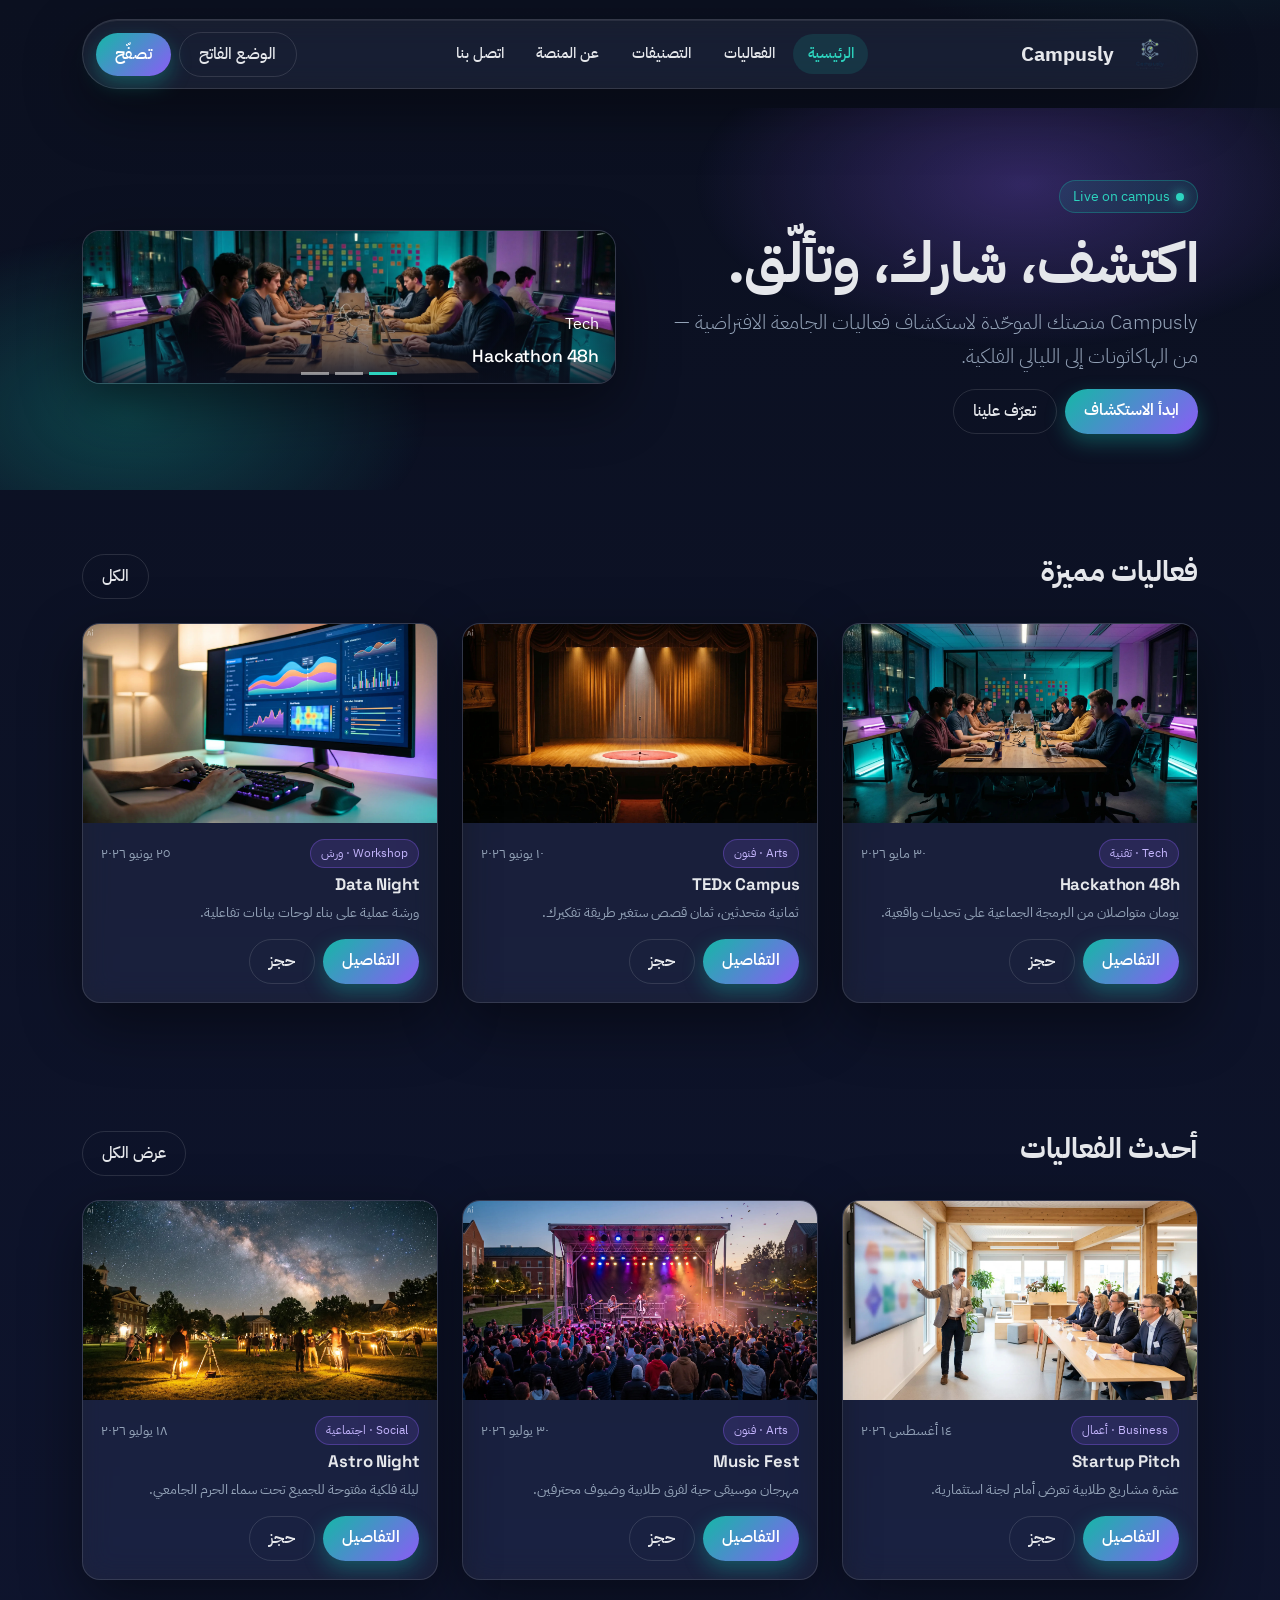
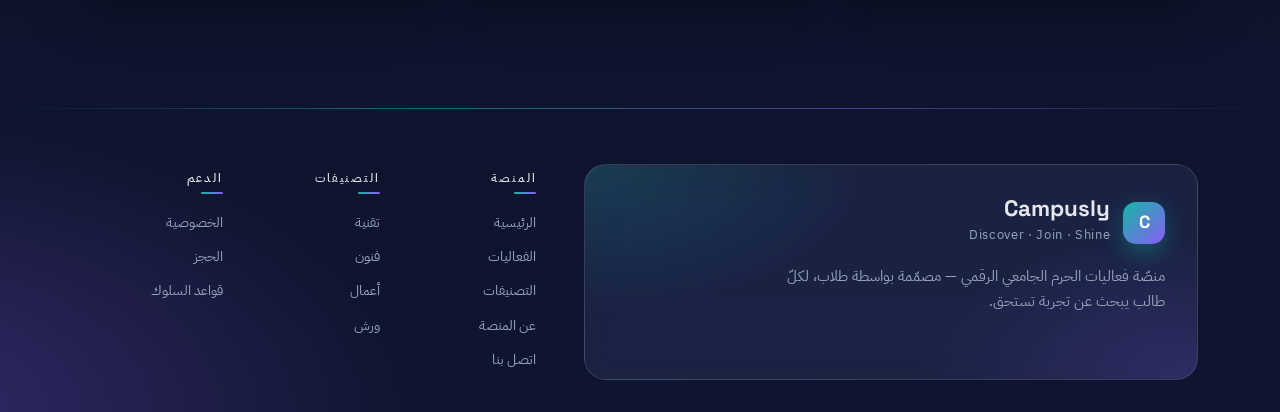
==== index.html @ be68363a "Add new pages for Campusly platform: About, Categories, Contact, Event details, Events, and Home. In" ====
<!doctype html>
<html lang="ar" dir="rtl">
<head>
  <meta charset="utf-8">
  <meta name="viewport" content="width=device-width, initial-scale=1">
  <title>Campusly — Discover. Join. Shine.</title>
  <meta name="description" content="Campusly: منصة اكتشاف فعاليات الحرم الجامعي الرقمي.">
  <link href="https://cdn.jsdelivr.net/npm/bootstrap@5.3.3/dist/css/bootstrap.min.css" rel="stylesheet">
  <link rel="preconnect" href="https://fonts.googleapis.com">
  <link rel="preconnect" href="https://fonts.gstatic.com" crossorigin>
  <link href="https://fonts.googleapis.com/css2?family=IBM+Plex+Sans+Arabic:wght@400;500;700&family=Space+Grotesk:wght@500;600;700&display=swap" rel="stylesheet">
  <link rel="stylesheet" href="assets/css/styles.css">
  <link rel="icon" href="assets/img/campusly-logo.png" type="image/png">
</head>
<body>

  <!-- ========= Navbar زجاجية مركزية ========= -->
  <header>
    <nav class="c-navbar">
      <div class="container">
        <div class="inner">
          <a class="navbar-brand" href="index.html">
            <img src="assets/img/campusly-logo.png" alt="Campusly" width="52" height="52">
            Campusly
          </a>
          <div class="d-none d-lg-flex align-items-center gap-1">
            <a class="nav-link" href="index.html">الرئيسية</a>
            <a class="nav-link" href="events.html">الفعاليات</a>
            <a class="nav-link" href="categories.html">التصنيفات</a>
            <a class="nav-link" href="about.html">عن المنصة</a>
            <a class="nav-link" href="contact.html">اتصل بنا</a>
          </div>
          <div class="d-flex align-items-center gap-2">
            <button id="themeToggle" class="btn-c-ghost btn-sm" title="تبديل الوضع">الوضع الفاتح</button>
            <a href="events.html" class="btn-c-primary d-none d-md-inline-flex">تصفّح</a>
            <button class="btn-c-ghost d-lg-none" data-bs-toggle="offcanvas" data-bs-target="#mobileNav" aria-label="القائمة">☰</button>
          </div>
        </div>
      </div>
    </nav>
  </header>

  <!-- قائمة الموبايل -->
  <div class="offcanvas offcanvas-end c-offcanvas" id="mobileNav" tabindex="-1">
    <div class="offcanvas-header"><h5 class="offcanvas-title">Campusly</h5><button class="btn-close" data-bs-dismiss="offcanvas"></button></div>
    <div class="offcanvas-body">
      <a class="nav-link d-block mb-2" href="index.html">الرئيسية</a>
      <a class="nav-link d-block mb-2" href="events.html">الفعاليات</a>
      <a class="nav-link d-block mb-2" href="categories.html">التصنيفات</a>
      <a class="nav-link d-block mb-2" href="about.html">عن المنصة</a>
      <a class="nav-link d-block mb-2" href="contact.html">اتصل بنا</a>
    </div>
  </div>

  <main>

    <!-- ========= Hero + Gradient Mesh ========= -->
    <section class="c-hero">
      <div class="container">
        <div class="row align-items-center g-5">
          <div class="col-lg-6">
            <span class="eyebrow">Live on campus</span>
            <h1>اكتشف، شارك، وتألّق.</h1>
            <p class="lead" style="color:var(--c-muted);">
              Campusly منصتك الموحّدة لاستكشاف فعاليات الجامعة الافتراضية — من الهاكاثونات إلى الليالي الفلكية.
            </p>
            <div class="d-flex gap-2 mt-3">
              <a href="events.html" class="btn-c-primary text-decoration-none">ابدأ الاستكشاف</a>
              <a href="about.html" class="btn-c-ghost text-decoration-none">تعرّف علينا</a>
            </div>

          </div>
          <div class="col-lg-6">
            <div id="heroCarousel" class="carousel slide c-carousel glass" data-bs-ride="carousel">
              <div class="carousel-indicators">
                <button type="button" data-bs-target="#heroCarousel" data-bs-slide-to="0" class="active"></button>
                <button type="button" data-bs-target="#heroCarousel" data-bs-slide-to="1"></button>
                <button type="button" data-bs-target="#heroCarousel" data-bs-slide-to="2"></button>
              </div>
              <div class="carousel-inner">
                <div class="carousel-item active">
                  <a href="event.html?id=1" class="c-hero-carousel-hit" aria-label="Hackathon 48h — التفاصيل">
                    <img src="assets/img/hackathon-innovation-lab.jpeg" alt="">
                    <div class="carousel-caption">
                      <span class="badge-cat">Tech</span>
                      <h3 class="h5 text-white mt-2 mb-0">Hackathon 48h</h3>
                    </div>
                  </a>
                </div>
                <div class="carousel-item">
                  <a href="event.html?id=2" class="c-hero-carousel-hit" aria-label="TEDx Campus — التفاصيل">
                    <img src="assets/img/tedx-stage.jpeg" alt="">
                    <div class="carousel-caption">
                      <span class="badge-cat">Arts</span>
                      <h3 class="h5 text-white mt-2 mb-0">TEDx Campus</h3>
                    </div>
                  </a>
                </div>
                <div class="carousel-item">
                  <a href="event.html?id=6" class="c-hero-carousel-hit" aria-label="Startup Pitch — التفاصيل">
                    <img src="assets/img/startup-pitch-room.jpeg" alt="">
                    <div class="carousel-caption">
                      <span class="badge-cat">Business</span>
                      <h3 class="h5 text-white mt-2 mb-0">Startup Pitch</h3>
                    </div>
                  </a>
                </div>
              </div>
            </div>
          </div>
        </div>
      </div>
    </section>

    <!-- ========= فعاليات مميزة ========= -->
    <section class="section">
      <div class="container">
        <div class="section-head">
          <h2>فعاليات مميزة</h2>
          <a href="events.html" class="btn-c-ghost text-decoration-none">الكل</a>
        </div>
        <div id="featuredGrid" class="row g-4"></div>
      </div>
    </section>

    <!-- ========= أحدث الفعاليات ========= -->
    <section class="section">
      <div class="container">
        <div class="section-head">
          <h2>أحدث الفعاليات</h2>
          <a href="events.html" class="btn-c-ghost text-decoration-none">عرض الكل</a>
        </div>
        <div id="latestGrid" class="row g-4"></div>
      </div>
    </section>

  </main>

  <!-- ========= Modal الحجز بـ Stepper ========= -->
  <div class="modal fade c-modal" id="bookModal" tabindex="-1" aria-hidden="true">
    <div class="modal-dialog modal-dialog-centered">
      <div class="modal-content">
        <div class="modal-header">
          <h5 class="modal-title">حجز مقعد</h5>
          <button type="button" class="btn-close btn-close-white" data-bs-dismiss="modal"></button>
        </div>
        <div class="modal-body">
          <div class="stepper">
            <div class="step active">البيانات</div>
            <div class="step">التأكيد</div>
            <div class="step">تمّ</div>
          </div>
          <form class="c-form">
            <div data-pane>
              <div class="mb-3"><label class="form-label">الاسم</label><input class="form-control" placeholder="اكتب اسمك"></div>
              <div class="mb-3"><label class="form-label">البريد</label><input type="email" class="form-control" placeholder="you@example.com"></div>
            </div>
            <div data-pane class="d-none">
              <p>تأكد من البيانات أعلاه قبل إرسال الحجز.</p>
              <p class="small" style="color:var(--c-muted);">سيتم إرسال رسالة تأكيد على بريدك الجامعي.</p>
            </div>
            <div data-pane class="d-none">
              <div class="text-center p-3">
                <div class="num" style="font-size:2rem;">✓</div>
                <p class="mb-0">تمّ تسجيل حجزك محلياً.</p>
              </div>
            </div>
          </form>
        </div>
        <div class="modal-footer">
          <button class="btn-c-ghost" id="bookBack" disabled>رجوع</button>
          <button class="btn-c-primary" id="bookNext">التالي</button>
          <button class="btn-c-primary d-none" id="bookConfirm">تأكيد الحجز</button>
        </div>
      </div>
    </div>
  </div>

  <!-- ========= Footer ========= -->
  <footer class="c-footer">
    <div class="container">
      <div class="c-footer__grid">
        <div class="c-footer__panel">
          <div class="c-footer__panel-head">
            <div class="c-footer__logo-dot">C</div>
            <div>
              <div class="c-footer__brand-name">Campusly</div>
              <span class="c-footer__brand-sub">Discover · Join · Shine</span>
            </div>
          </div>
          <p class="c-footer__lead">منصّة فعاليات الحرم الجامعي الرقمي — مصمّمة بواسطة طلاب، لكلّ طالب يبحث عن تجربة تستحق.</p>
        </div>

        <div class="c-footer__columns">
          <div class="c-footer__col">
            <h5>المنصة</h5>
            <ul>
              <li><a href="index.html">الرئيسية</a></li>
              <li><a href="events.html">الفعاليات</a></li>
              <li><a href="categories.html">التصنيفات</a></li>
              <li><a href="about.html">عن المنصة</a></li>
              <li><a href="contact.html">اتصل بنا</a></li>
            </ul>
          </div>
          <div class="c-footer__col">
            <h5>التصنيفات</h5>
            <ul>
              <li><a href="events.html?cat=tech">تقنية</a></li>
              <li><a href="events.html?cat=arts">فنون</a></li>
              <li><a href="events.html?cat=business">أعمال</a></li>
              <li><a href="events.html?cat=workshop">ورش</a></li>
            </ul>
          </div>
          <div class="c-footer__col">
            <h5>الدعم</h5>
            <ul>
              <li><a href="about.html">الخصوصية</a></li>
              <li><a href="about.html">الحجز</a></li>
              <li><a href="about.html">قواعد السلوك</a></li>
            </ul>
          </div>
        </div>
      </div>
    </div>
  </footer>

  <button id="scrollTopBtn" aria-label="العودة للأعلى">↑</button>
  <script src="https://cdn.jsdelivr.net/npm/bootstrap@5.3.3/dist/js/bootstrap.bundle.min.js"></script>
  <script src="assets/js/main.js"></script>
</body>
</html>
---- assets/css/styles.css ----
/* ================================================================
   Campusly — Glass / Dark-first
   تصميم زجاجي معاصر داكن بشكل افتراضي مع وضع فاتح.
   ================================================================ */

/* -------- (1) Design Tokens (Dark-first) -------- */
:root {
  --c-bg: #0B1020;
  --c-bg-2: #0F1530;
  --c-surface: rgba(255, 255, 255, 0.06);
  --c-border: rgba(255, 255, 255, 0.12);
  --c-text: #E5E7EB;
  --c-muted: #94A3B8;
  --c-primary: #14B8A6;
  --c-accent: #8B5CF6;
  --c-pink: #EC4899;
  --c-blur: saturate(140%) blur(14px);
  --c-radius: 18px;
  --c-shadow: 0 20px 60px rgba(0, 0, 0, 0.45), inset 0 1px 0 rgba(255,255,255,.08);
}

/* الوضع الفاتح */
body.light {
  --c-bg: #F5F7FB;
  --c-bg-2: #EEF2FF;
  --c-surface: rgba(255, 255, 255, 0.7);
  --c-border: rgba(15, 23, 42, 0.12);
  --c-text: #0F172A;
  --c-muted: #475569;
  --c-shadow: 0 14px 32px rgba(15, 23, 42, 0.08), inset 0 1px 0 rgba(255,255,255,.4);
}

html { scroll-behavior: smooth; }

body {
  font-family: "IBM Plex Sans Arabic", "Space Grotesk", system-ui, Arial, sans-serif;
  color: var(--c-text);
  background:
    radial-gradient(800px 400px at 90% -10%, rgba(20,184,166,.25), transparent 60%),
    radial-gradient(900px 500px at -10% 100%, rgba(139,92,246,.30), transparent 60%),
    linear-gradient(180deg, var(--c-bg), var(--c-bg-2));
  min-height: 100vh;
  line-height: 1.7;
}

h1, h2, h3, h4 {
  font-family: "Space Grotesk", "IBM Plex Sans Arabic", sans-serif;
  font-weight: 700;
  letter-spacing: -0.01em;
  color: var(--c-text);
}

a { color: var(--c-primary); text-decoration: none; }
a:hover { color: #2DD4BF; }

/* -------- (2) Glass Navbar (مركزية pill) -------- */
.c-navbar {
  background: transparent;
  padding: 1.2rem 0;
}
.c-navbar .inner {
  background: var(--c-surface);
  backdrop-filter: var(--c-blur);
  -webkit-backdrop-filter: var(--c-blur);
  border: 1px solid var(--c-border);
  border-radius: 999px;
  padding: .5rem .8rem;
  display: flex;
  align-items: center;
  gap: .5rem;
  justify-content: space-between;
  box-shadow: var(--c-shadow);
}
.c-navbar .navbar-brand {
  color: var(--c-text);
  font-weight: 700;
  font-size: 1.25rem;
  display: flex;
  align-items: center;
  gap: .65rem;
  padding: 0 .5rem;
}
.c-navbar .navbar-brand img {
  width: 52px;
  height: 52px;
  object-fit: contain;
  flex-shrink: 0;
  border-radius: 10px;
}
.c-navbar .nav-link {
  color: var(--c-text);
  padding: .45rem .9rem;
  border-radius: 999px;
  font-weight: 500;
  font-size: .95rem;
}
.c-navbar .nav-link:hover,
.c-navbar .nav-link.active {
  background: rgba(20,184,166,.15);
  color: #2DD4BF;
}

/* -------- (3) Glass Cards عامة -------- */
.glass {
  background: var(--c-surface);
  backdrop-filter: var(--c-blur);
  -webkit-backdrop-filter: var(--c-blur);
  border: 1px solid var(--c-border);
  border-radius: var(--c-radius);
  box-shadow: var(--c-shadow);
}
.glass-hover {
  transition: transform .25s ease, border-color .25s ease, box-shadow .25s ease;
}
.glass-hover:hover {
  transform: translateY(-4px);
  border-color: rgba(20,184,166,.5);
  box-shadow: 0 26px 70px rgba(0,0,0,.55), 0 0 0 3px rgba(20,184,166,.12);
}

/* -------- (4) Hero مع Gradient Mesh -------- */
.c-hero {
  padding: 4.5rem 0 3.5rem;
  position: relative;
}
.c-hero::before {
  content: "";
  position: absolute; inset: 0;
  background:
    radial-gradient(600px 300px at 80% 20%, rgba(139,92,246,.30), transparent 55%),
    radial-gradient(500px 300px at 10% 80%, rgba(20,184,166,.30), transparent 60%);
  pointer-events: none;
  z-index: 0;
}
.c-hero > .container { position: relative; z-index: 1; }
.c-hero h1 { font-size: clamp(2rem, 4.5vw, 3.5rem); }
.c-hero .eyebrow {
  display: inline-flex;
  align-items: center;
  gap: .4rem;
  padding: .25rem .8rem;
  background: rgba(20,184,166,.12);
  border: 1px solid rgba(20,184,166,.35);
  color: #2DD4BF;
  border-radius: 999px;
  font-size: .85rem;
  margin-bottom: 1rem;
}
.c-hero .eyebrow::before { content: ""; width: 8px; height: 8px; border-radius: 50%; background: #2DD4BF; box-shadow: 0 0 12px #2DD4BF; }

/* -------- (5) البطاقات (Event Cards) -------- */
.c-card {
  overflow: hidden;
  color: var(--c-text);
}
.c-card .card-img-top { aspect-ratio: 16/9; object-fit: cover; }
.c-card .card-body { padding: 1rem 1.1rem 1.1rem; }
.c-card .badge-cat {
  display: inline-block;
  padding: .2rem .65rem;
  border-radius: 999px;
  font-size: .75rem;
  background: rgba(139,92,246,.15);
  color: #C4B5FD;
  border: 1px solid rgba(139,92,246,.35);
}
.c-card h3 { font-size: 1.05rem; margin: .4rem 0 .35rem; }
.c-card p.excerpt { color: var(--c-muted); font-size: .9rem; margin: 0 0 .9rem; }

/* -------- (6) الأزرار -------- */
.btn-c-primary {
  background: linear-gradient(135deg, #14B8A6, #8B5CF6);
  color: #fff;
  border: 0;
  border-radius: 999px;
  padding: .5rem 1.2rem;
  font-weight: 600;
  box-shadow: 0 8px 20px rgba(20,184,166,.35);
  transition: transform .2s, box-shadow .2s;
}
.btn-c-primary:hover { color: #fff; transform: translateY(-1px); box-shadow: 0 10px 26px rgba(139,92,246,.45); }
.btn-c-ghost {
  background: transparent;
  color: var(--c-text);
  border: 1px solid var(--c-border);
  border-radius: 999px;
  padding: .5rem 1.2rem;
  font-weight: 500;
}
.btn-c-ghost:hover { color: var(--c-text); border-color: rgba(20,184,166,.55); background: rgba(20,184,166,.08); }

/* -------- (7) Carousel بمؤشرات رفيعة — هيرو: ارتفاع أقل (بانر أعرض) -------- */
.c-carousel { border-radius: var(--c-radius); overflow: hidden; }
.c-carousel .carousel-item img {
  width: 100%;
  aspect-ratio: 21 / 6;
  max-height: min(220px, 36vh);
  object-fit: cover;
  object-position: center;
}
.c-carousel .carousel-indicators { margin-bottom: .5rem; }
.c-carousel .carousel-indicators [data-bs-target] {
  width: 28px; height: 3px; background: rgba(255,255,255,.5); border: 0; opacity: 1;
}
.c-carousel .carousel-indicators .active { background: #2DD4BF; }
.c-carousel .carousel-caption {
  background: linear-gradient(to top, rgba(11,16,32,.88), transparent);
  right: 0; left: 0; bottom: 0; padding: 0.85rem 1rem 1rem;
  text-align: start;
  pointer-events: none;
}
.c-carousel .carousel-caption .h5 { font-size: clamp(0.95rem, 2vw, 1.1rem); margin-bottom: 0.35rem; }

/* بانر الهيرو: الضغط على الصورة (والشريحة) يفتح التفاصيل */
.c-hero-carousel-hit {
  display: block;
  position: relative;
  color: inherit;
  text-decoration: none;
  cursor: pointer;
  border-radius: inherit;
}
.c-hero-carousel-hit:hover .carousel-caption {
  background: linear-gradient(to top, rgba(11,16,32,.95), rgba(11,16,32,.2), transparent);
}
.c-hero-carousel-hit:focus-visible {
  outline: 2px solid rgba(45, 212, 191, 0.85);
  outline-offset: 2px;
}

/* -------- (8) نوع من القوائم الإحصائية -------- */
.stat {
  padding: 1rem 1.25rem;
  border-radius: var(--c-radius);
  border: 1px solid var(--c-border);
  background: var(--c-surface);
}
.stat .num { font-family: "Space Grotesk"; font-size: 1.8rem; font-weight: 700; background: linear-gradient(135deg,#2DD4BF,#C4B5FD); -webkit-background-clip: text; background-clip: text; color: transparent; }
.stat .lbl { color: var(--c-muted); font-size: .9rem; }

/* -------- (9) الأقسام -------- */
.section { padding: 4rem 0; }
.section-head { display: flex; justify-content: space-between; align-items: baseline; margin-bottom: 1.5rem; gap: 1rem; flex-wrap: wrap; }
.section-head h2 { margin: 0; font-size: clamp(1.3rem, 2.5vw, 1.8rem); }
.section-head .meta { color: var(--c-muted); font-size: .9rem; }

/* -------- (10) النموذج -------- */
.c-form .form-control, .c-form .form-select {
  background: rgba(255,255,255,.06);
  border: 1px solid var(--c-border);
  color: var(--c-text);
  border-radius: 12px;
}
.c-form .form-control:focus, .c-form .form-select:focus {
  background: rgba(255,255,255,.08);
  border-color: rgba(20,184,166,.6);
  color: var(--c-text);
  box-shadow: 0 0 0 .25rem rgba(20,184,166,.15);
}
.c-form .form-control::placeholder { color: rgba(148,163,184,.7); }

body.light .c-form .form-control,
body.light .c-form .form-select {
  background: #fff;
  color: var(--c-text);
}

/* -------- (11) Modal زجاجي -------- */
.c-modal .modal-content {
  background: rgba(15, 21, 48, 0.85);
  backdrop-filter: var(--c-blur);
  border: 1px solid var(--c-border);
  color: var(--c-text);
  border-radius: 20px;
}
body.light .c-modal .modal-content { background: rgba(255,255,255,.9); color: #0F172A; }
.c-modal .modal-header, .c-modal .modal-footer { border-color: var(--c-border); }

/* Stepper بسيط داخل Modal الحجز */
.stepper { display: flex; justify-content: space-between; gap: .25rem; margin-bottom: 1rem; }
.stepper .step {
  flex: 1;
  padding: .4rem .6rem;
  text-align: center;
  font-size: .8rem;
  border-radius: 999px;
  border: 1px solid var(--c-border);
  color: var(--c-muted);
}
.stepper .step.active { color: #2DD4BF; border-color: rgba(20,184,166,.55); background: rgba(20,184,166,.08); }

/* -------- (12) Offcanvas -------- */
.c-offcanvas {
  background: rgba(15, 21, 48, 0.92);
  backdrop-filter: var(--c-blur);
  color: var(--c-text);
  border-left: 1px solid var(--c-border);
}
body.light .c-offcanvas { background: rgba(255,255,255,.92); color: #0F172A; }

/* -------- (13) Footer — Split Panel (مختلف كلياً عن Eventra/JamiaFest) -------- */
.c-footer {
  margin-top: 4rem;
  padding: 0;
  position: relative;
  color: var(--c-muted);
}
.c-footer::before {
  content: "";
  position: absolute;
  top: 0; left: 0; right: 0;
  height: 1px;
  background: linear-gradient(90deg, transparent, rgba(20,184,166,.55), rgba(139,92,246,.55), transparent);
}
.c-footer__grid {
  display: grid;
  grid-template-columns: 1fr;
  gap: 2rem;
  padding: 3.5rem 0 2rem;
}
@media (min-width: 992px) {
  .c-footer__grid { grid-template-columns: 1.35fr 1fr; gap: 3rem; }
}
.c-footer__panel {
  position: relative;
  overflow: hidden;
  padding: 2rem;
  border-radius: 22px;
  background:
    radial-gradient(500px 260px at 0% 0%, rgba(20,184,166,.18), transparent 55%),
    radial-gradient(500px 260px at 100% 100%, rgba(139,92,246,.18), transparent 55%),
    var(--c-surface);
  backdrop-filter: var(--c-blur);
  -webkit-backdrop-filter: var(--c-blur);
  border: 1px solid var(--c-border);
}
.c-footer__panel-head {
  display: flex;
  align-items: center;
  gap: .8rem;
  margin-bottom: 1rem;
}
.c-footer__logo-dot {
  width: 42px; height: 42px;
  border-radius: 13px;
  display: grid; place-items: center;
  background: linear-gradient(135deg, #14B8A6, #8B5CF6);
  color: #fff;
  font-weight: 700;
  font-size: 1.1rem;
  font-family: "Space Grotesk", sans-serif;
  box-shadow: 0 8px 22px rgba(20,184,166,.35);
  flex-shrink: 0;
}
.c-footer__brand-name {
  font-family: "Space Grotesk", sans-serif;
  font-size: 1.4rem;
  font-weight: 700;
  color: var(--c-text);
  line-height: 1.1;
}
.c-footer__brand-sub {
  color: var(--c-muted);
  font-size: .82rem;
  letter-spacing: .05em;
}
.c-footer__lead {
  font-size: .92rem;
  color: var(--c-muted);
  margin-bottom: 0;
  max-width: 42ch;
}

/* العمود الأيمن: أعمدة روابط */
.c-footer__columns {
  display: grid;
  grid-template-columns: 1fr 1fr 1fr;
  gap: 1rem;
  padding-top: .5rem;
}
.c-footer__col h5 {
  font-size: .72rem;
  letter-spacing: .16em;
  text-transform: uppercase;
  color: var(--c-text);
  margin: 0 0 .9rem;
  position: relative;
  padding-bottom: .55rem;
}
.c-footer__col h5::after {
  content: "";
  position: absolute;
  inset-inline-start: 0;
  bottom: 0;
  width: 22px; height: 2px;
  background: linear-gradient(90deg, #14B8A6, #8B5CF6);
  border-radius: 2px;
}
.c-footer__col ul { list-style: none; padding: 0; margin: 0; }
.c-footer__col li { margin-bottom: .45rem; }
.c-footer__col a {
  color: var(--c-muted);
  font-size: .9rem;
  transition: color .15s ease, transform .15s ease;
  display: inline-block;
}
.c-footer__col a:hover {
  color: #2DD4BF;
  transform: translateX(-2px);
}
[dir="rtl"] .c-footer__col a:hover { transform: translateX(2px); }

/* -------- (14) Scroll Top (glow) -------- */
#scrollTopBtn {
  position: fixed;
  inset: auto 1.25rem 1.25rem auto;
  width: 48px; height: 48px;
  border-radius: 50%;
  background: linear-gradient(135deg, #14B8A6, #8B5CF6);
  color: #fff; border: 0;
  display: none; place-items: center;
  box-shadow: 0 10px 28px rgba(20,184,166,.45);
  cursor: pointer;
  z-index: 1040;
  font-weight: 700;
}
#scrollTopBtn.show { display: grid; }

/* -------- (15) Toasts -------- */
.toast.c-toast {
  background: rgba(15,21,48,.92);
  color: var(--c-text);
  border: 1px solid var(--c-border);
  border-radius: 14px;
  backdrop-filter: var(--c-blur);
}
.toast.c-toast .toast-header { background: transparent; color: var(--c-text); border-bottom-color: var(--c-border); }
.toast.c-toast.danger { border-color: rgba(244,63,94,.45); }
.toast.c-toast.success { border-color: rgba(20,184,166,.45); }

/* رقم هاتف دولي داخل نص RTL */
.c-contact-phone {
  direction: ltr;
  unicode-bidi: isolate;
}

/* -------- (16) Event Details -------- */
.event-gallery img {
  width: 100%; aspect-ratio: 4/3; object-fit: cover;
  border-radius: 14px; border: 1px solid var(--c-border);
}

/* -------- (17) Responsive -------- */
@media (max-width: 576px) {
  .c-navbar .inner { border-radius: 16px; }
  .c-hero { padding: 3rem 0 2rem; }
}
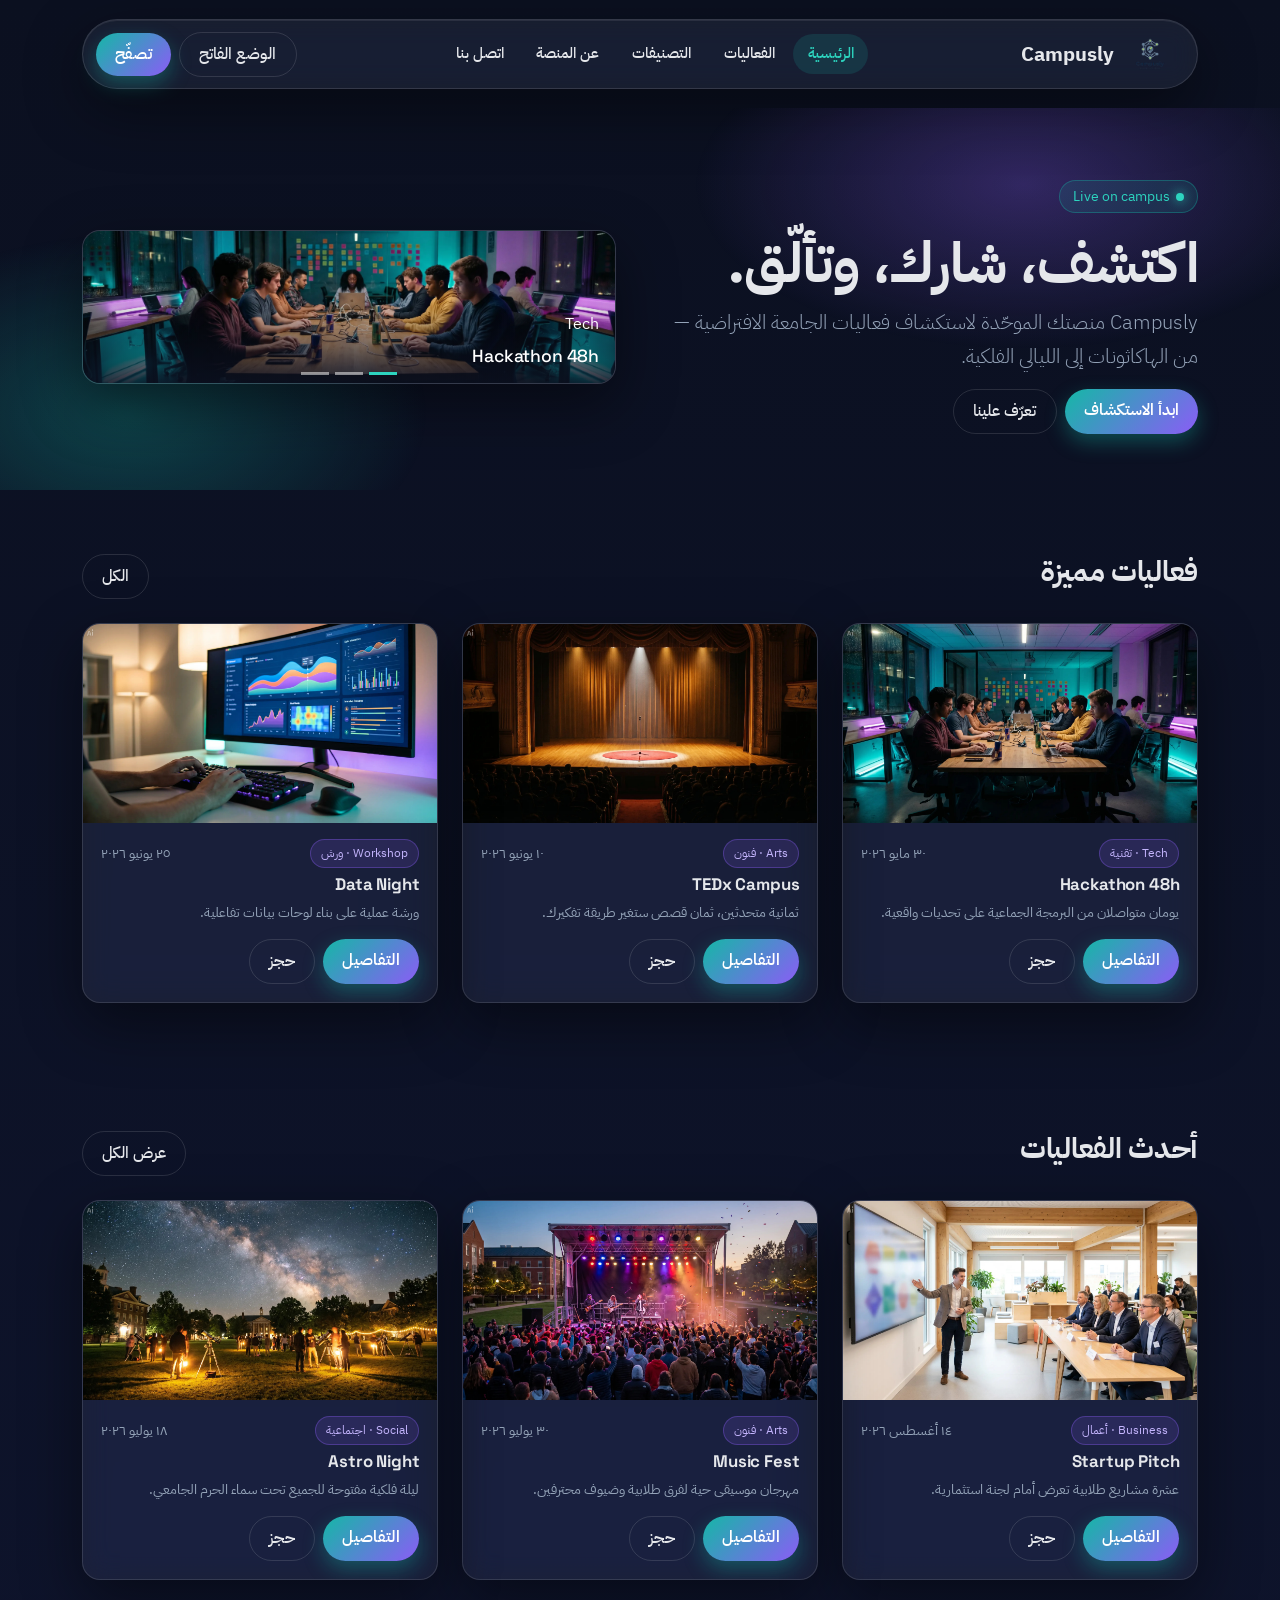
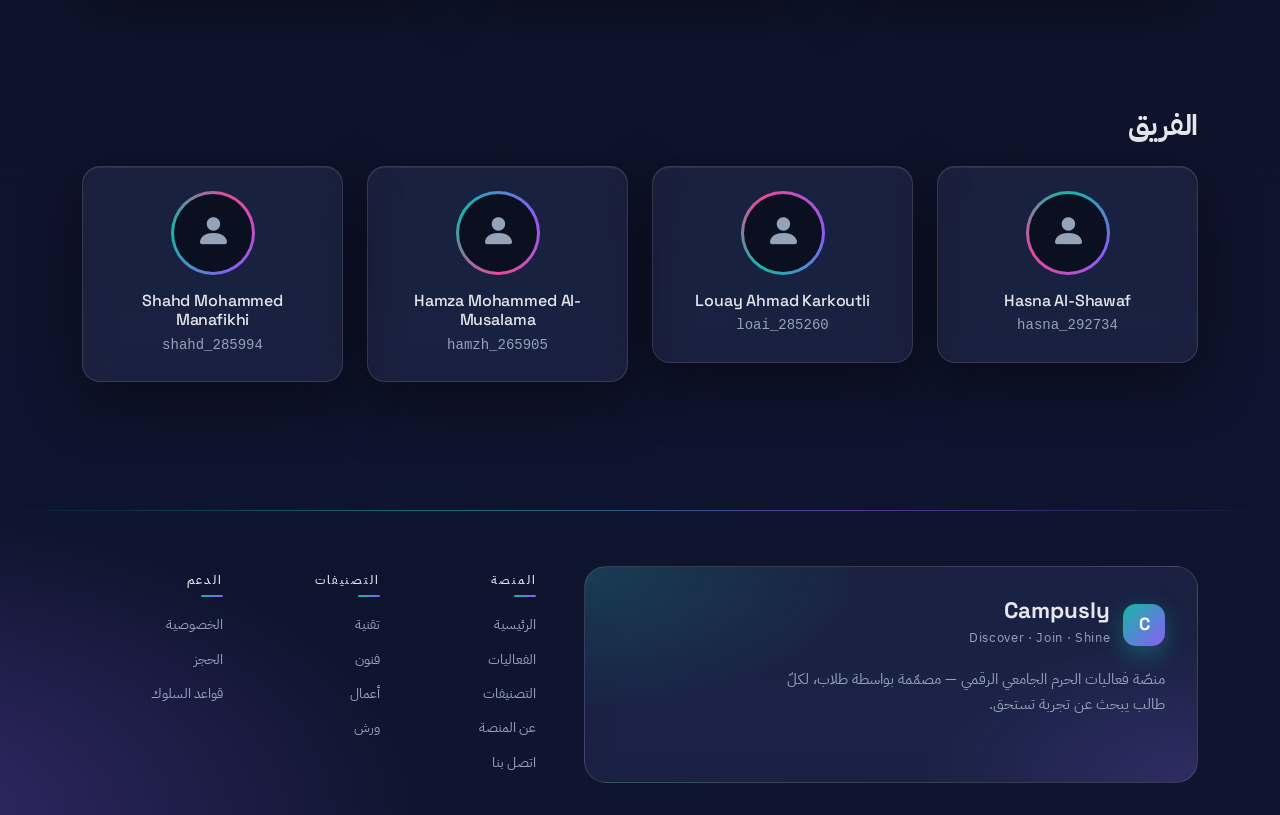
==== commit bc624da2: "Refactor team section: Move team member details from about.html to index.html, reintroducing Bootstr" ====
--- a/index.html
+++ b/index.html
@@ -9,6 +9,7 @@
   <link rel="preconnect" href="https://fonts.googleapis.com">
   <link rel="preconnect" href="https://fonts.gstatic.com" crossorigin>
   <link href="https://fonts.googleapis.com/css2?family=IBM+Plex+Sans+Arabic:wght@400;500;700&family=Space+Grotesk:wght@500;600;700&display=swap" rel="stylesheet">
+  <link href="https://cdn.jsdelivr.net/npm/bootstrap-icons@1.11.3/font/bootstrap-icons.css" rel="stylesheet">
   <link rel="stylesheet" href="assets/css/styles.css">
   <link rel="icon" href="assets/img/campusly-logo.png" type="image/png">
 </head>
@@ -134,6 +135,61 @@
       </div>
     </section>
 
+    <!-- الفريق -->
+    <section class="section" id="team">
+      <div class="container">
+        <div class="section-head">
+          <h2>الفريق</h2>
+        </div>
+        <div class="row g-4 justify-content-center">
+          <div class="col-12 col-sm-6 col-lg-3">
+            <div class="glass glass-hover p-4 text-center">
+              <div class="mx-auto mb-3" style="width:84px;height:84px;border-radius:50%;background: conic-gradient(from 0deg, #14B8A6, #8B5CF6, #EC4899, #14B8A6); padding:3px;">
+                <div class="d-flex align-items-center justify-content-center" style="width:100%;height:100%;border-radius:50%;background:var(--c-bg);">
+                  <i class="bi bi-person-fill" style="font-size:2.25rem;color:var(--c-muted);" aria-hidden="true"></i>
+                </div>
+              </div>
+              <h3 class="h6 mb-1">Hasna Al-Shawaf</h3>
+              <p class="small mb-0" style="color:var(--c-muted); font-family: ui-monospace, 'Cascadia Code', Consolas, monospace;">hasna_292734</p>
+            </div>
+          </div>
+          <div class="col-12 col-sm-6 col-lg-3">
+            <div class="glass glass-hover p-4 text-center">
+              <div class="mx-auto mb-3" style="width:84px;height:84px;border-radius:50%;background: conic-gradient(from 90deg, #8B5CF6, #14B8A6, #EC4899, #8B5CF6); padding:3px;">
+                <div class="d-flex align-items-center justify-content-center" style="width:100%;height:100%;border-radius:50%;background:var(--c-bg);">
+                  <i class="bi bi-person-fill" style="font-size:2.25rem;color:var(--c-muted);" aria-hidden="true"></i>
+                </div>
+              </div>
+              <h3 class="h6 mb-1">Louay Ahmad Karkoutli</h3>
+              <p class="small mb-0" style="color:var(--c-muted); font-family: ui-monospace, 'Cascadia Code', Consolas, monospace;">loai_285260</p>
+            </div>
+          </div>
+          <div class="col-12 col-sm-6 col-lg-3">
+            <div class="glass glass-hover p-4 text-center">
+              <div class="mx-auto mb-3" style="width:84px;height:84px;border-radius:50%;background: conic-gradient(from 180deg, #EC4899, #14B8A6, #8B5CF6, #EC4899); padding:3px;">
+                <div class="d-flex align-items-center justify-content-center" style="width:100%;height:100%;border-radius:50%;background:var(--c-bg);">
+                  <i class="bi bi-person-fill" style="font-size:2.25rem;color:var(--c-muted);" aria-hidden="true"></i>
+                </div>
+              </div>
+              <h3 class="h6 mb-1">Hamza Mohammed Al-Musalama</h3>
+              <p class="small mb-0" style="color:var(--c-muted); font-family: ui-monospace, 'Cascadia Code', Consolas, monospace;">hamzh_265905</p>
+            </div>
+          </div>
+          <div class="col-12 col-sm-6 col-lg-3">
+            <div class="glass glass-hover p-4 text-center">
+              <div class="mx-auto mb-3" style="width:84px;height:84px;border-radius:50%;background: conic-gradient(from 270deg, #14B8A6, #EC4899, #8B5CF6, #14B8A6); padding:3px;">
+                <div class="d-flex align-items-center justify-content-center" style="width:100%;height:100%;border-radius:50%;background:var(--c-bg);">
+                  <i class="bi bi-person-fill" style="font-size:2.25rem;color:var(--c-muted);" aria-hidden="true"></i>
+                </div>
+              </div>
+              <h3 class="h6 mb-1">Shahd Mohammed Manafikhi</h3>
+              <p class="small mb-0" style="color:var(--c-muted); font-family: ui-monospace, 'Cascadia Code', Consolas, monospace;">shahd_285994</p>
+            </div>
+          </div>
+        </div>
+      </div>
+    </section>
+
   </main>
 
   <!-- ========= Modal الحجز بـ Stepper ========= -->
--- a/assets/css/styles.css
+++ b/assets/css/styles.css
@@ -251,17 +251,40 @@
   color: var(--c-text);
   border-radius: 12px;
 }
+.c-form .form-select {
+  /* يجبر المتصفح على قائمة منسدلة داكنة + تباين آمن لـ option في الويندوز/كروم */
+  color-scheme: dark;
+  background-color: rgba(15, 21, 48, 0.75);
+  box-shadow: 0 4px 20px rgba(0, 0, 0, 0.25), inset 0 1px 0 rgba(255, 255, 255, 0.06);
+}
+.c-form .form-select option,
+.c-form .form-select optgroup {
+  background-color: var(--c-bg-2);
+  color: var(--c-text);
+}
 .c-form .form-control:focus, .c-form .form-select:focus {
   background: rgba(255,255,255,.08);
   border-color: rgba(20,184,166,.6);
   color: var(--c-text);
   box-shadow: 0 0 0 .25rem rgba(20,184,166,.15);
 }
+.c-form .form-select:focus {
+  background-color: rgba(15, 21, 48, 0.88);
+}
 .c-form .form-control::placeholder { color: rgba(148,163,184,.7); }
 
 body.light .c-form .form-control,
 body.light .c-form .form-select {
   background: #fff;
+  color: var(--c-text);
+  color-scheme: light;
+}
+body.light .c-form .form-select {
+  box-shadow: 0 2px 12px rgba(15, 23, 42, 0.06);
+}
+body.light .c-form .form-select option,
+body.light .c-form .form-select optgroup {
+  background-color: #fff;
   color: var(--c-text);
 }
 
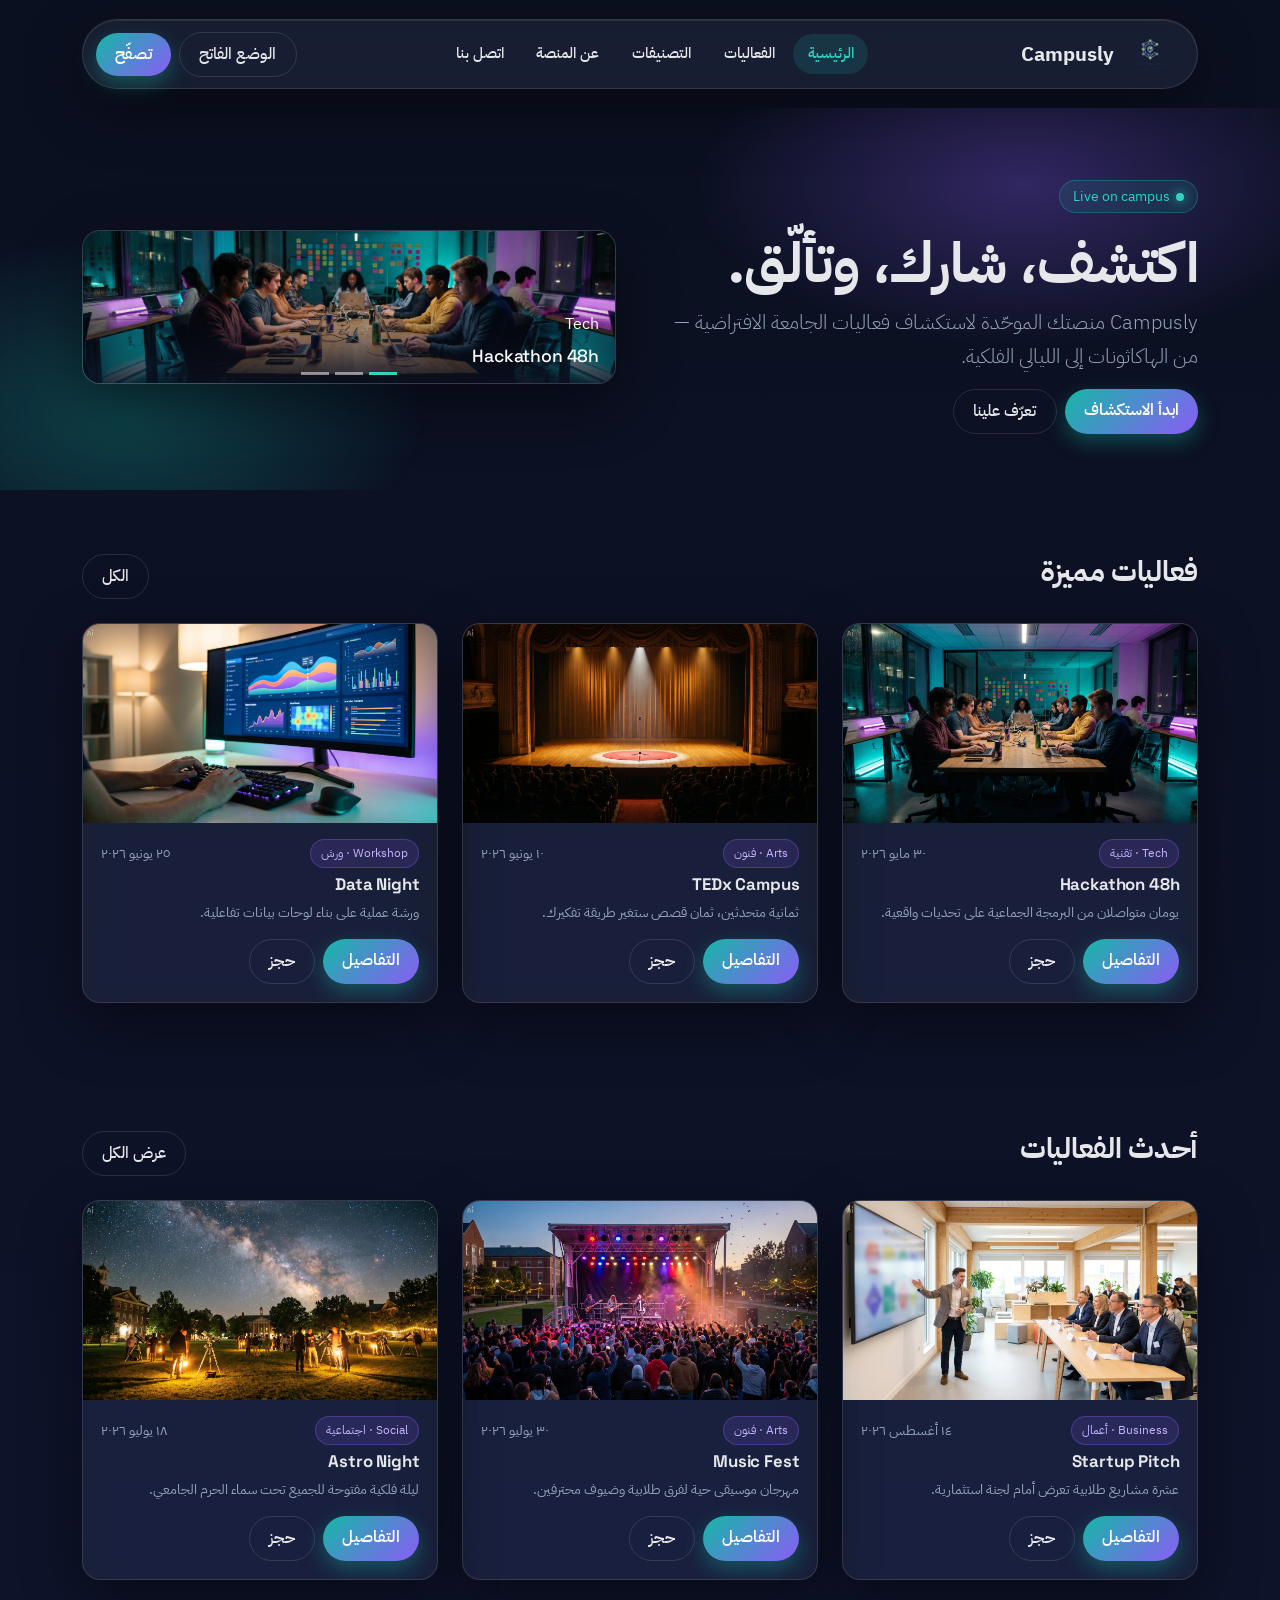
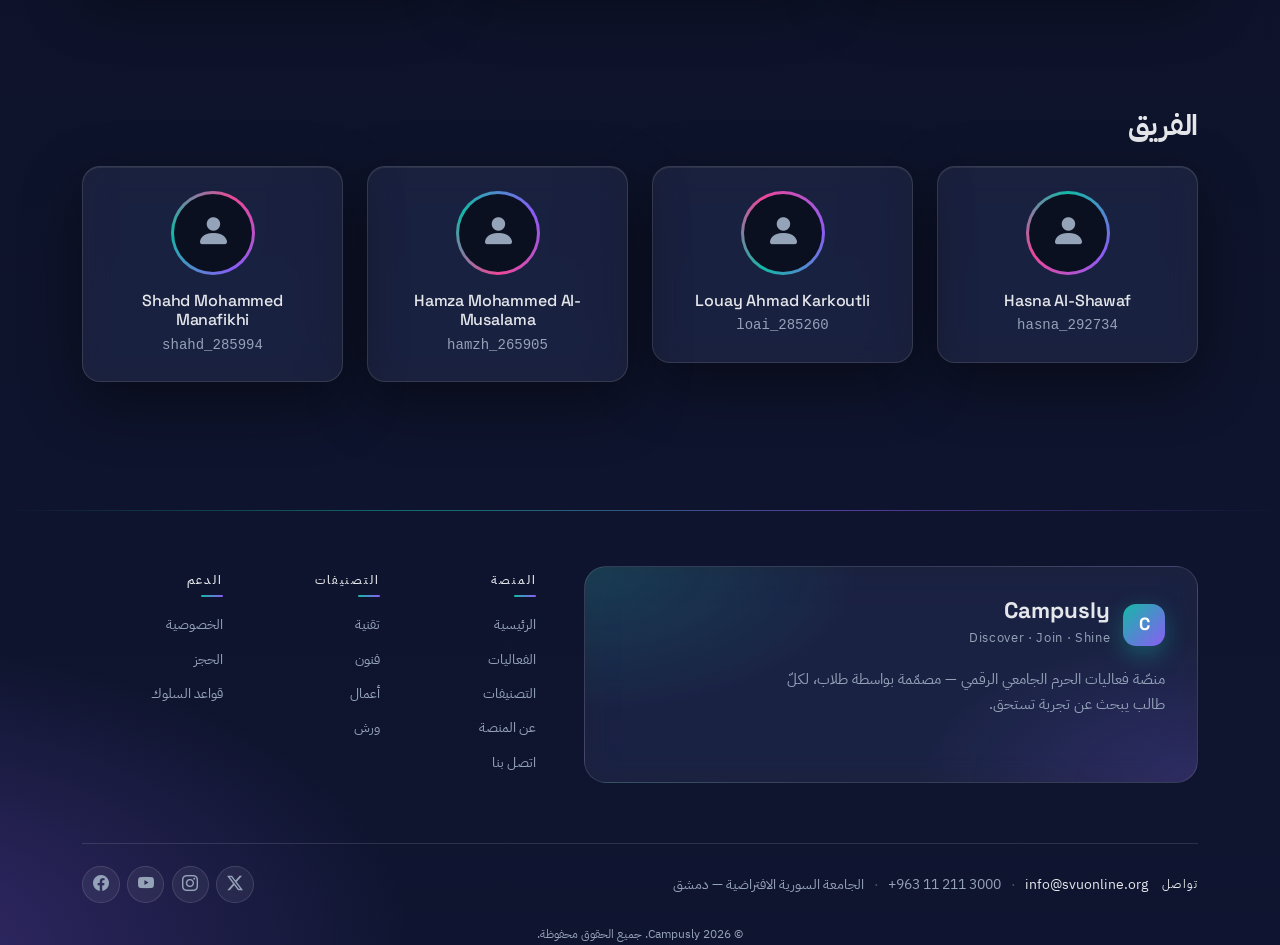
==== commit 7bfa69ac: "BWP401: team/footer/social links, theme toggle, categories page, polish Made-with: Cursor" ====
--- a/index.html
+++ b/index.html
@@ -15,7 +15,6 @@
 </head>
 <body>
 
-  <!-- ========= Navbar زجاجية مركزية ========= -->
   <header>
     <nav class="c-navbar">
       <div class="container">
@@ -41,7 +40,6 @@
     </nav>
   </header>
 
-  <!-- قائمة الموبايل -->
   <div class="offcanvas offcanvas-end c-offcanvas" id="mobileNav" tabindex="-1">
     <div class="offcanvas-header"><h5 class="offcanvas-title">Campusly</h5><button class="btn-close" data-bs-dismiss="offcanvas"></button></div>
     <div class="offcanvas-body">
@@ -55,7 +53,6 @@
 
   <main>
 
-    <!-- ========= Hero + Gradient Mesh ========= -->
     <section class="c-hero">
       <div class="container">
         <div class="row align-items-center g-5">
@@ -113,7 +110,6 @@
       </div>
     </section>
 
-    <!-- ========= فعاليات مميزة ========= -->
     <section class="section">
       <div class="container">
         <div class="section-head">
@@ -124,7 +120,6 @@
       </div>
     </section>
 
-    <!-- ========= أحدث الفعاليات ========= -->
     <section class="section">
       <div class="container">
         <div class="section-head">
@@ -135,7 +130,6 @@
       </div>
     </section>
 
-    <!-- الفريق -->
     <section class="section" id="team">
       <div class="container">
         <div class="section-head">
@@ -192,7 +186,6 @@
 
   </main>
 
-  <!-- ========= Modal الحجز بـ Stepper ========= -->
   <div class="modal fade c-modal" id="bookModal" tabindex="-1" aria-hidden="true">
     <div class="modal-dialog modal-dialog-centered">
       <div class="modal-content">
@@ -232,7 +225,6 @@
     </div>
   </div>
 
-  <!-- ========= Footer ========= -->
   <footer class="c-footer">
     <div class="container">
       <div class="c-footer__grid">
@@ -277,6 +269,23 @@
           </div>
         </div>
       </div>
+      <div class="c-footer__extras">
+        <div class="c-footer__contact-line">
+          <span class="c-footer__contact-label">تواصل</span>
+          <a href="mailto:info@svuonline.org">info@svuonline.org</a>
+          <span class="c-footer__sep-dot" aria-hidden="true">·</span>
+          <a class="c-contact-phone text-decoration-none" href="tel:+963112113000" style="color:inherit;">+963 11 211 3000</a>
+          <span class="c-footer__sep-dot" aria-hidden="true">·</span>
+          <span>الجامعة السورية الافتراضية — دمشق</span>
+        </div>
+        <div class="c-footer__socials" aria-label="وسائل التواصل">
+          <a href="https://x.com/SVUOnline" class="c-footer__social" aria-label="X" target="_blank" rel="noopener noreferrer"><i class="bi bi-twitter-x" aria-hidden="true"></i></a>
+          <a href="https://www.instagram.com/svuonline/" class="c-footer__social" aria-label="إنستغرام" target="_blank" rel="noopener noreferrer"><i class="bi bi-instagram" aria-hidden="true"></i></a>
+          <a href="https://www.youtube.com/@syrianvirtualuniversity" class="c-footer__social" aria-label="يوتيوب" target="_blank" rel="noopener noreferrer"><i class="bi bi-youtube" aria-hidden="true"></i></a>
+          <a href="https://www.facebook.com/svuonline.sy" class="c-footer__social" aria-label="فيسبوك" target="_blank" rel="noopener noreferrer"><i class="bi bi-facebook" aria-hidden="true"></i></a>
+        </div>
+        <p class="c-footer__copyright">© 2026 Campusly. جميع الحقوق محفوظة.</p>
+      </div>
     </div>
   </footer>
 
--- a/assets/css/styles.css
+++ b/assets/css/styles.css
@@ -2,6 +2,7 @@
    Campusly — Glass / Dark-first
    تصميم زجاجي معاصر داكن بشكل افتراضي مع وضع فاتح.
    ================================================================ */
+@import url("https://cdn.jsdelivr.net/npm/bootstrap-icons@1.11.3/font/bootstrap-icons.css");
 
 /* -------- (1) Design Tokens (Dark-first) -------- */
 :root {
@@ -433,6 +434,73 @@
 }
 [dir="rtl"] .c-footer__col a:hover { transform: translateX(2px); }
 
+.c-footer__extras {
+  margin-top: 1.75rem;
+  padding-top: 1.35rem;
+  border-top: 1px solid var(--c-border);
+  display: flex;
+  flex-wrap: wrap;
+  align-items: center;
+  justify-content: space-between;
+  gap: 1rem 1.5rem;
+}
+.c-footer__contact-line {
+  font-size: .86rem;
+  color: var(--c-muted);
+  display: flex;
+  flex-wrap: wrap;
+  align-items: center;
+  gap: .35rem .6rem;
+}
+.c-footer__contact-line a { color: var(--c-text); text-decoration: none; }
+.c-footer__contact-line a:hover { color: #2DD4BF; }
+.c-footer__contact-label {
+  color: var(--c-text);
+  font-size: .72rem;
+  letter-spacing: .12em;
+  text-transform: uppercase;
+  margin-inline-end: .25rem;
+}
+.c-footer__sep-dot { opacity: .45; user-select: none; }
+.c-footer__socials {
+  display: flex;
+  flex-wrap: wrap;
+  gap: .45rem;
+}
+.c-footer__social {
+  display: grid;
+  place-items: center;
+  width: 2.35rem;
+  height: 2.35rem;
+  border-radius: 50%;
+  border: 1px solid var(--c-border);
+  color: var(--c-muted);
+  background: var(--c-surface);
+  transition: color .15s ease, border-color .15s ease, transform .15s ease;
+}
+.c-footer__social:hover {
+  color: #2DD4BF;
+  border-color: rgba(45, 212, 191, .5);
+  transform: translateY(-2px);
+}
+.c-footer__copyright {
+  flex-basis: 100%;
+  text-align: center;
+  font-size: .78rem;
+  color: var(--c-muted);
+  margin: 0;
+  padding-top: .25rem;
+}
+
+.c-team-card img {
+  width: 96px;
+  height: 96px;
+  object-fit: cover;
+  border-radius: 50%;
+  border: 3px solid rgba(20, 184, 166, .4);
+  box-shadow: 0 8px 24px rgba(0, 0, 0, .2);
+}
+
 /* -------- (14) Scroll Top (glow) -------- */
 #scrollTopBtn {
   position: fixed;
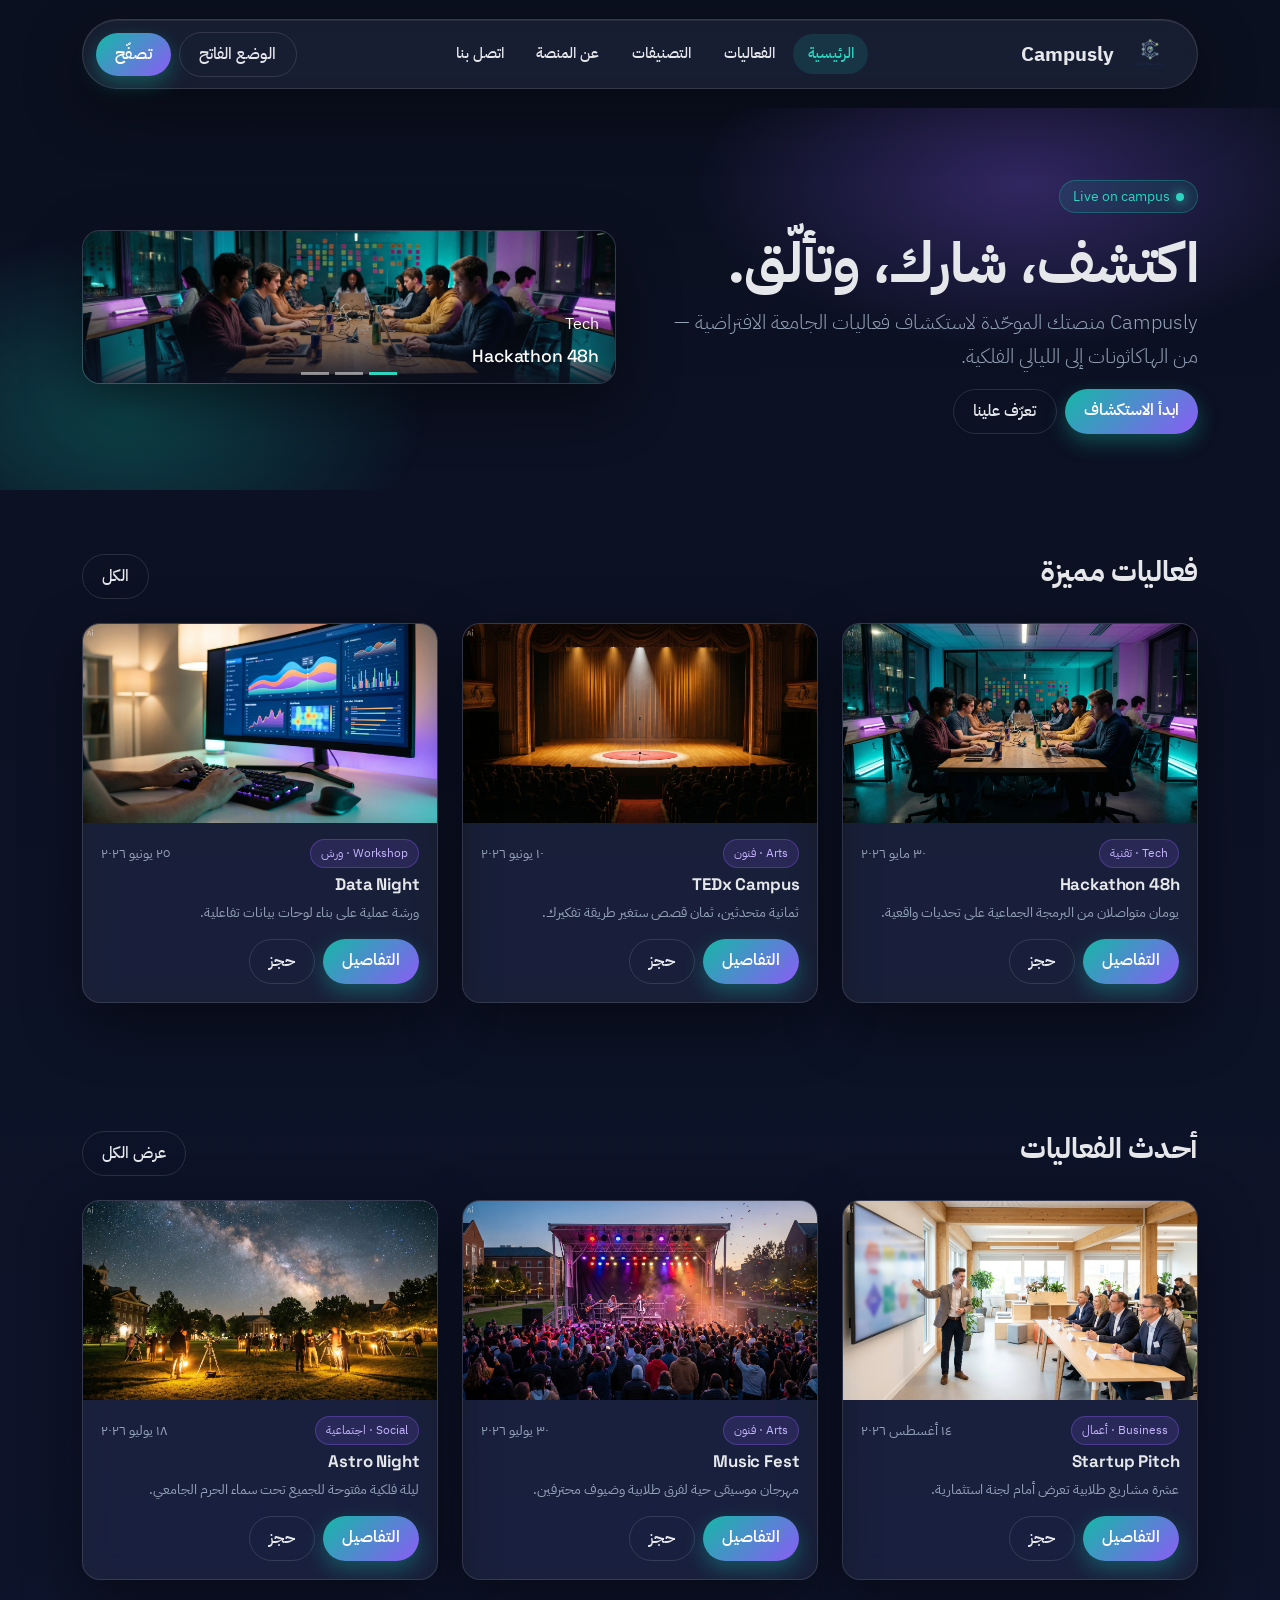
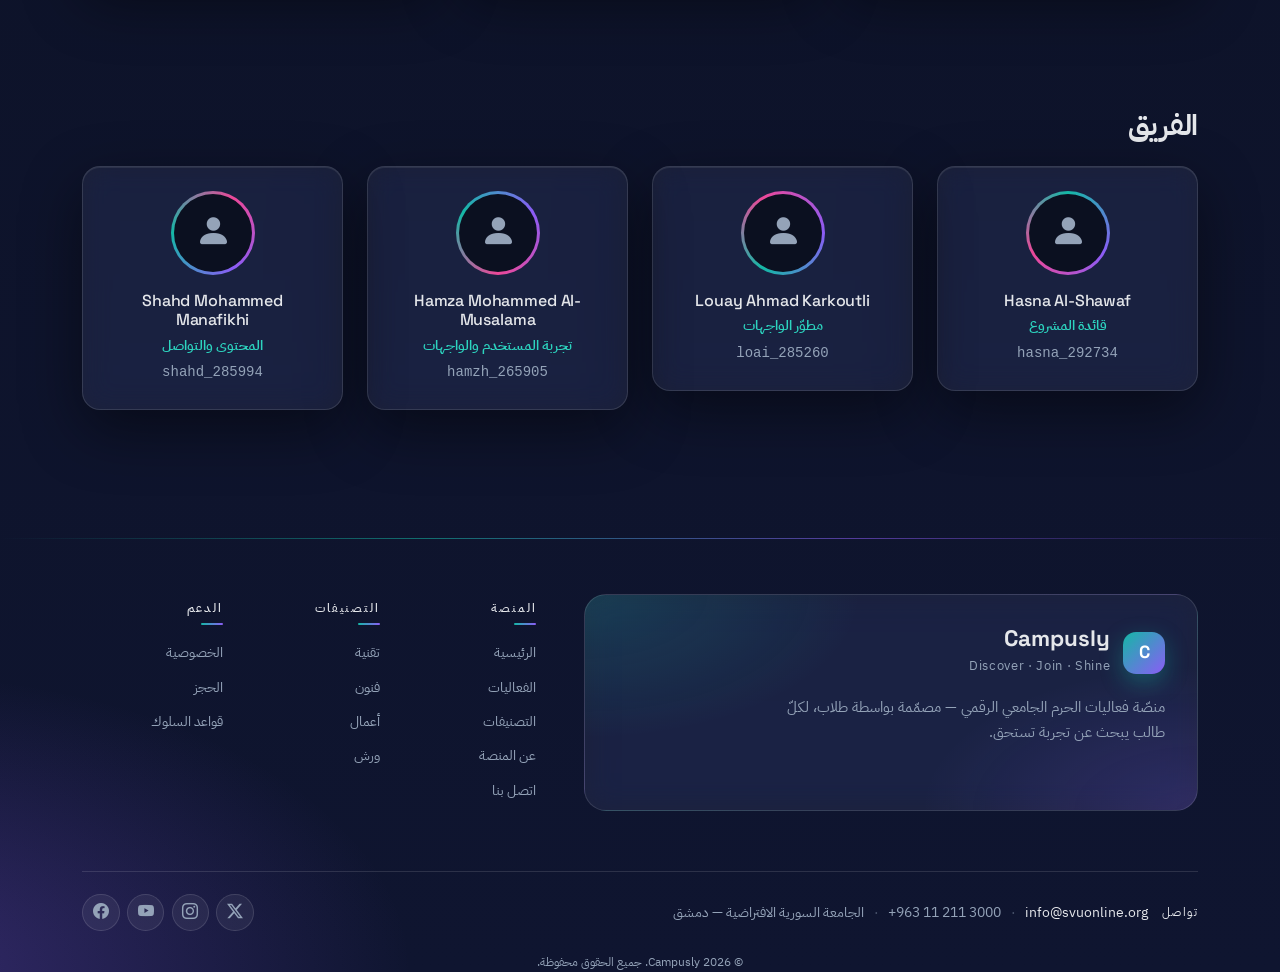
==== commit c9784d1b: "Add roles for team members in about.html and index.html for improved clarity" ====
--- a/index.html
+++ b/index.html
@@ -144,6 +144,7 @@
                 </div>
               </div>
               <h3 class="h6 mb-1">Hasna Al-Shawaf</h3>
+              <p class="small mb-1" style="color:#2DD4BF;font-weight:600;">قائدة المشروع</p>
               <p class="small mb-0" style="color:var(--c-muted); font-family: ui-monospace, 'Cascadia Code', Consolas, monospace;">hasna_292734</p>
             </div>
           </div>
@@ -155,6 +156,7 @@
                 </div>
               </div>
               <h3 class="h6 mb-1">Louay Ahmad Karkoutli</h3>
+              <p class="small mb-1" style="color:#2DD4BF;font-weight:600;">مطوّر الواجهات</p>
               <p class="small mb-0" style="color:var(--c-muted); font-family: ui-monospace, 'Cascadia Code', Consolas, monospace;">loai_285260</p>
             </div>
           </div>
@@ -166,6 +168,7 @@
                 </div>
               </div>
               <h3 class="h6 mb-1">Hamza Mohammed Al-Musalama</h3>
+              <p class="small mb-1" style="color:#2DD4BF;font-weight:600;">تجربة المستخدم والواجهات</p>
               <p class="small mb-0" style="color:var(--c-muted); font-family: ui-monospace, 'Cascadia Code', Consolas, monospace;">hamzh_265905</p>
             </div>
           </div>
@@ -177,6 +180,7 @@
                 </div>
               </div>
               <h3 class="h6 mb-1">Shahd Mohammed Manafikhi</h3>
+              <p class="small mb-1" style="color:#2DD4BF;font-weight:600;">المحتوى والتواصل</p>
               <p class="small mb-0" style="color:var(--c-muted); font-family: ui-monospace, 'Cascadia Code', Consolas, monospace;">shahd_285994</p>
             </div>
           </div>
